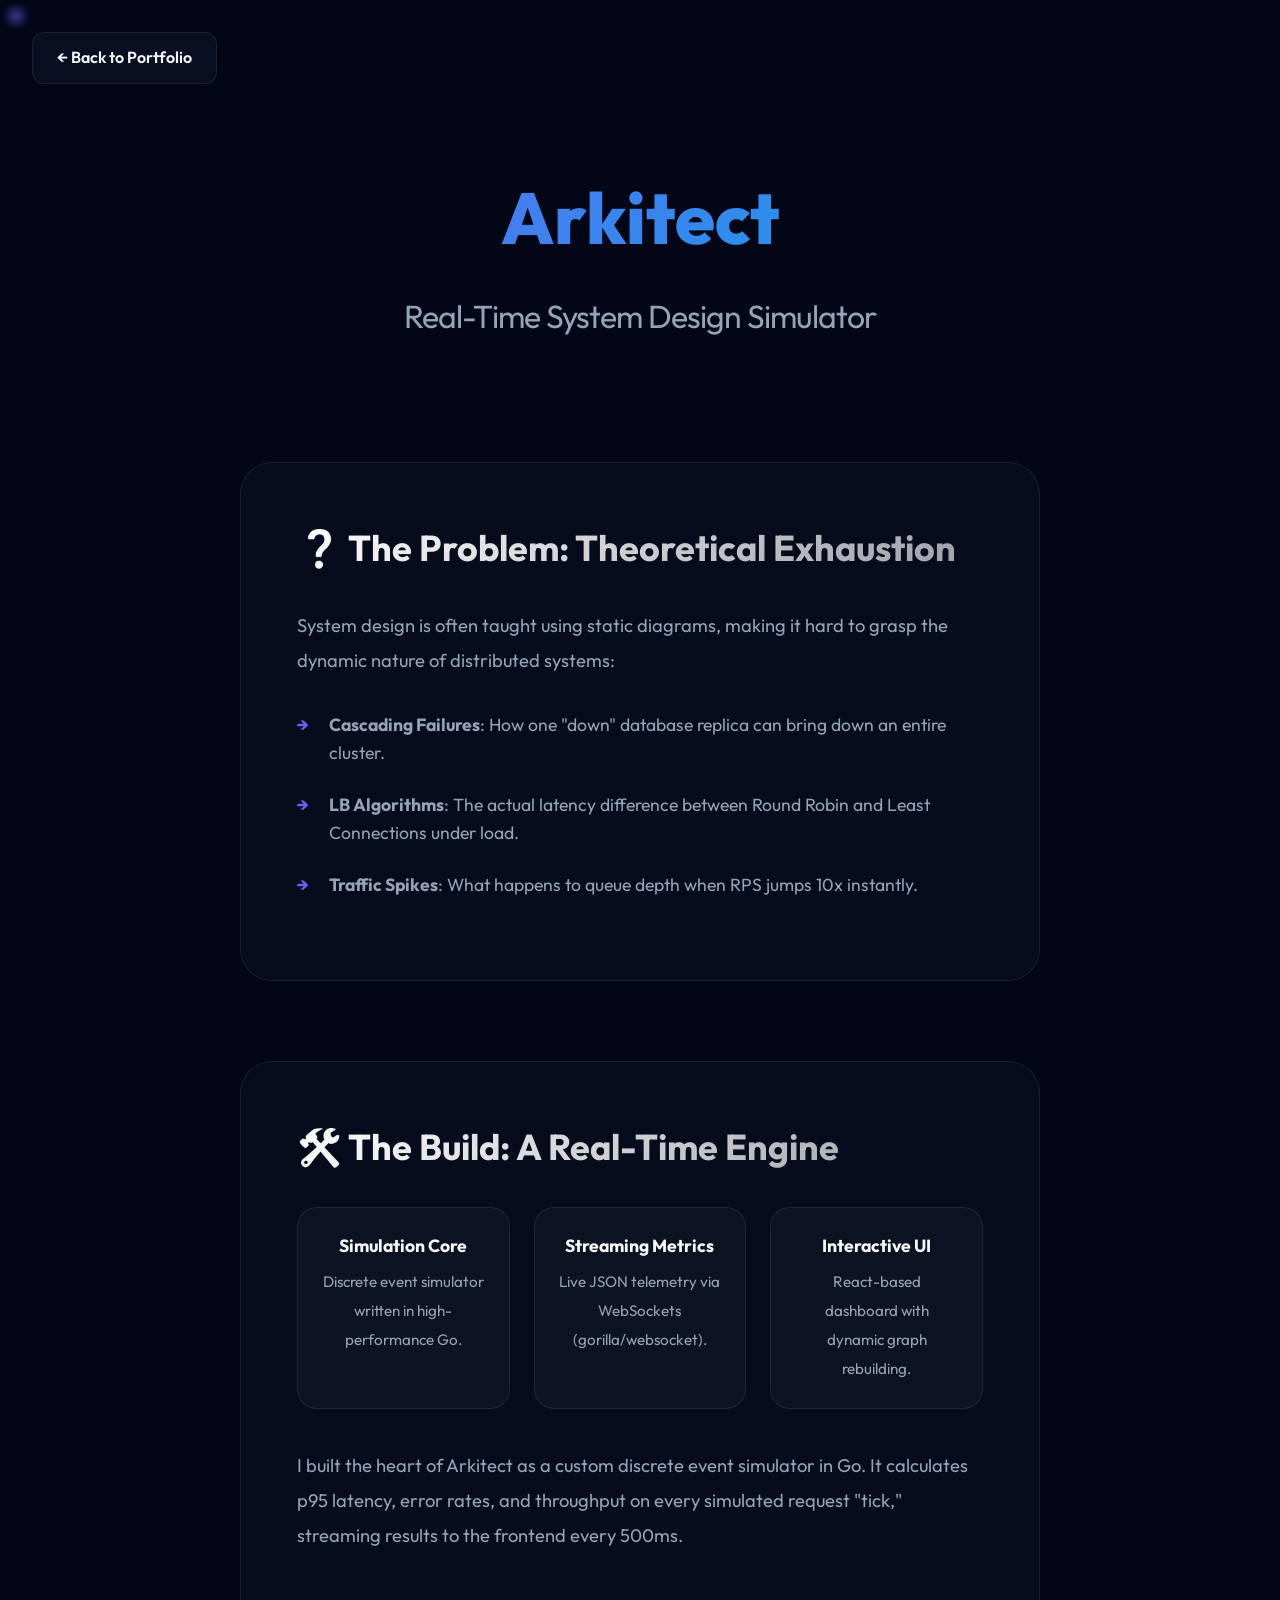
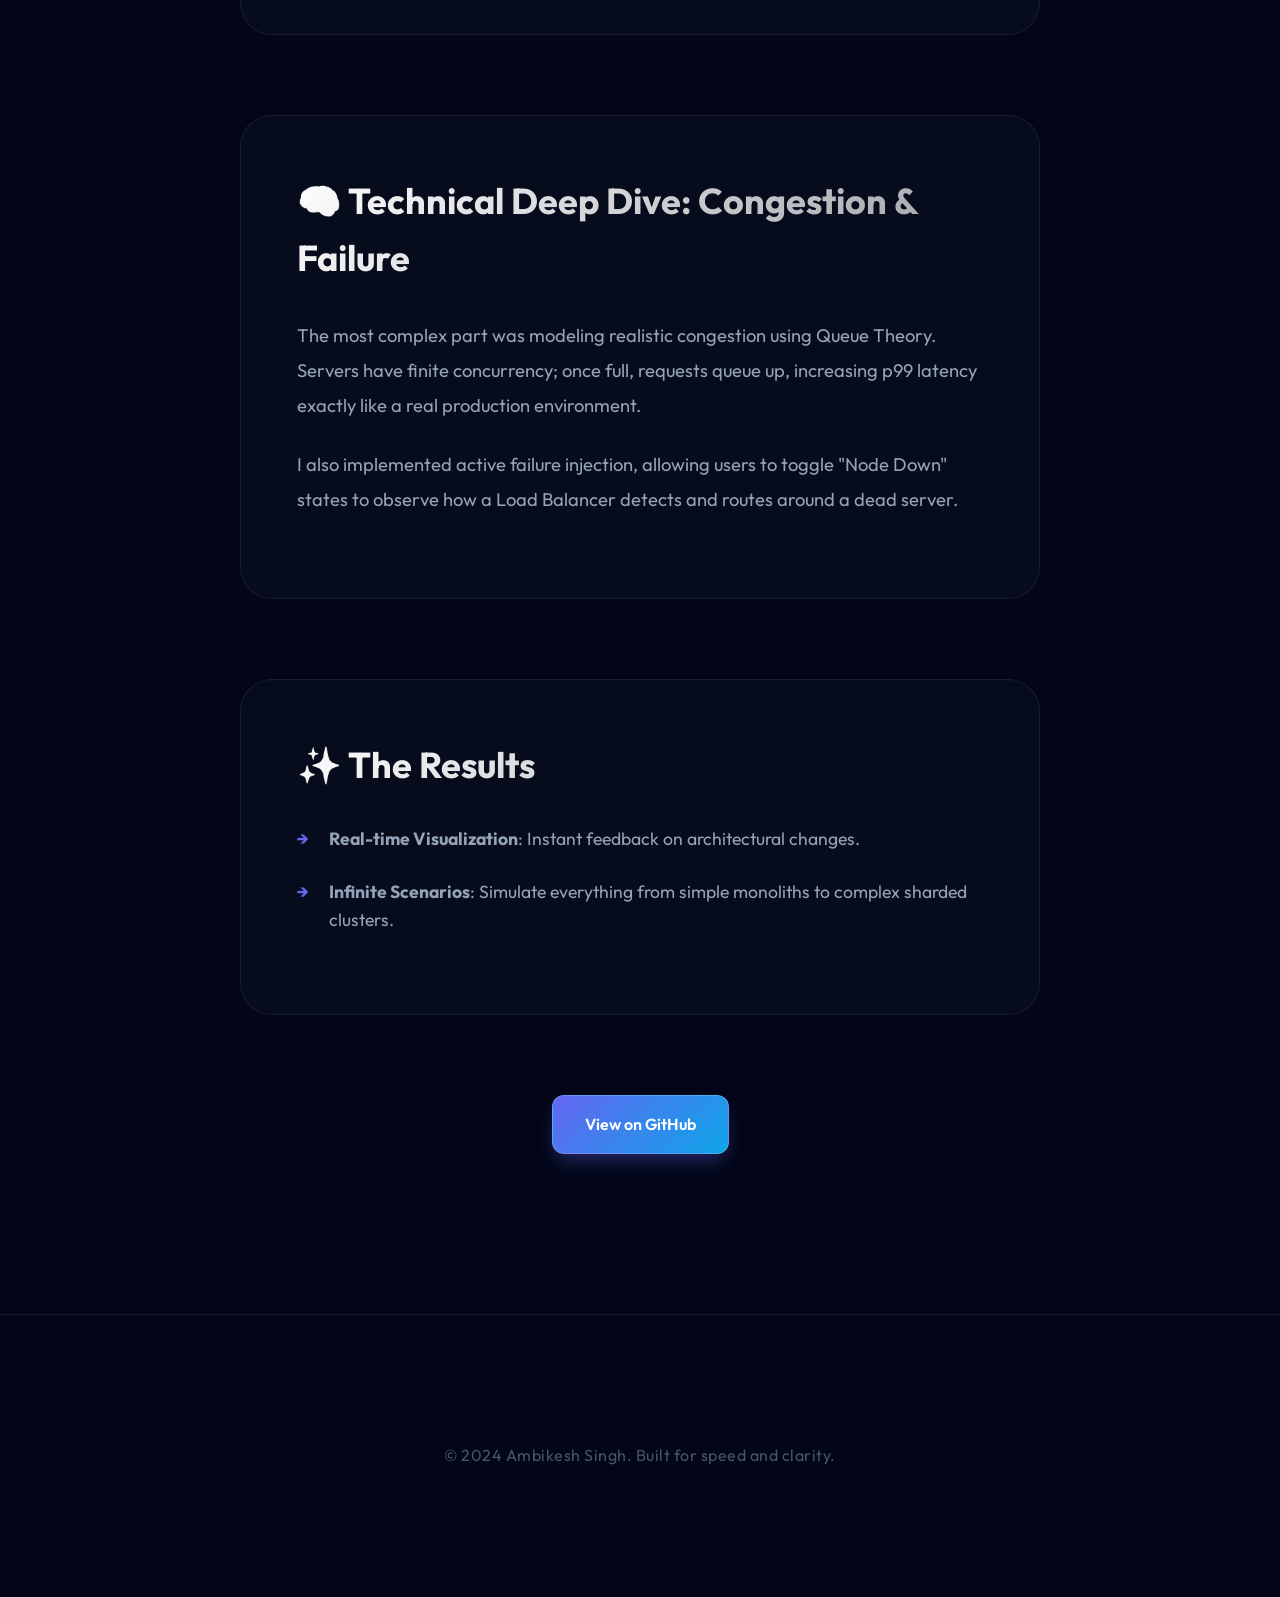
==== arkitect-case-study.html @ 7cf04c2c "added case studies" ====
<!DOCTYPE html>
<html lang="en">

<head>
    <meta charset="UTF-8">
    <meta name="viewport" content="width=device-width, initial-scale=1.0">
    <title>Arkitect Case Study | Ambikesh Singh</title>
    <meta name="description" content="Technical case study of Arkitect: A high-performance system design simulator.">

    <link rel="stylesheet" href="styles.css">
    <link rel="preconnect" href="https://fonts.googleapis.com">
    <link rel="preconnect" href="https://fonts.gstatic.com" crossorigin>
    <link href="https://fonts.googleapis.com/css2?family=Outfit:wght@300;400;500;600;700&display=swap" rel="stylesheet">

    <style>
        .case-study-hero { padding-top: 10rem; padding-bottom: 5rem; text-align: center; }
        .case-study-content { max-width: 800px; margin: 0 auto; padding-bottom: 10rem; }
        .cs-section { margin-bottom: 5rem; background: var(--bg-surface); border: 1px solid var(--glass-border); border-radius: 32px; padding: 3.5rem; backdrop-filter: blur(10px); -webkit-backdrop-filter: blur(10px); }
        .cs-section h2 { font-size: 2.25rem; margin-bottom: 2rem; background: linear-gradient(135deg, #fff 0%, rgba(255, 255, 255, 0.6) 100%); -webkit-background-clip: text; -webkit-text-fill-color: transparent; background-clip: text; }
        .cs-section p { font-size: 1.15rem; color: var(--text-relaxed); line-height: 1.9; margin-bottom: 1.5rem; }
        .cs-list { list-style: none; margin-top: 2rem; }
        .cs-list li { position: relative; padding-left: 2rem; margin-bottom: 1.5rem; color: var(--text-relaxed); font-size: 1.1rem; }
        .cs-list li::before { content: '→'; position: absolute; left: 0; color: var(--accent-primary); font-weight: bold; }
        .back-btn { position: fixed; top: 2rem; left: 2rem; z-index: 1001; padding: 0.75rem 1.5rem; background: rgba(15, 23, 42, 0.6); backdrop-filter: blur(12px); border: 1px solid var(--glass-border); border-radius: 12px; color: var(--text-vibrant); text-decoration: none; font-weight: 600; transition: all 0.3s var(--transition-spring); display: flex; align-items: center; gap: 0.5rem; }
        .back-btn:hover { transform: translateX(-5px); border-color: var(--accent-primary); background: rgba(99, 102, 241, 0.1); }
        .tech-grid { display: grid; grid-template-columns: repeat(auto-fit, minmax(200px, 1fr)); gap: 1.5rem; margin-top: 2rem; }
        .tech-item { padding: 1.5rem; background: rgba(255, 255, 255, 0.03); border: 1px solid var(--glass-border); border-radius: 20px; text-align: center; }
        .tech-item h5 { color: var(--text-vibrant); font-size: 1.1rem; margin-bottom: 0.5rem; }
        .tech-item p { font-size: 0.95rem !important; margin-bottom: 0 !important; }
        @media (max-width: 768px) { .cs-section { padding: 2rem; } .case-study-hero h1 { font-size: 3rem; } }
    </style>
</head>

<body>
    <div class="bg-orb orb-1"></div>
    <div class="bg-orb orb-2"></div>
    <a href="index.html" class="back-btn">← Back to Portfolio</a>

    <main class="container">
        <header class="case-study-hero">
            <h1 class="highlight" style="font-size: 4.5rem; margin-bottom: 1rem;">Arkitect</h1>
            <p class="subtitle">Real-Time System Design Simulator</p>
        </header>

        <div class="case-study-content">
            <section class="cs-section">
                <h2>❓ The Problem: Theoretical Exhaustion</h2>
                <p>System design is often taught using static diagrams, making it hard to grasp the dynamic nature of distributed systems:</p>
                <ul class="cs-list">
                    <li><strong>Cascading Failures</strong>: How one "down" database replica can bring down an entire cluster.</li>
                    <li><strong>LB Algorithms</strong>: The actual latency difference between Round Robin and Least Connections under load.</li>
                    <li><strong>Traffic Spikes</strong>: What happens to queue depth when RPS jumps 10x instantly.</li>
                </ul>
            </section>

            <section class="cs-section">
                <h2>🛠️ The Build: A Real-Time Engine</h2>
                <div class="tech-grid">
                    <div class="tech-item"><h5>Simulation Core</h5><p>Discrete event simulator written in high-performance Go.</p></div>
                    <div class="tech-item"><h5>Streaming Metrics</h5><p>Live JSON telemetry via WebSockets (gorilla/websocket).</p></div>
                    <div class="tech-item"><h5>Interactive UI</h5><p>React-based dashboard with dynamic graph rebuilding.</p></div>
                </div>
                <p style="margin-top: 2.5rem;">I built the heart of Arkitect as a custom discrete event simulator in Go. It calculates p95 latency, error rates, and throughput on every simulated request "tick," streaming results to the frontend every 500ms.</p>
            </section>

            <section class="cs-section">
                <h2>🧠 Technical Deep Dive: Congestion & Failure</h2>
                <p>The most complex part was modeling realistic congestion using Queue Theory. Servers have finite concurrency; once full, requests queue up, increasing p99 latency exactly like a real production environment.</p>
                <p>I also implemented active failure injection, allowing users to toggle "Node Down" states to observe how a Load Balancer detects and routes around a dead server.</p>
            </section>

            <section class="cs-section">
                <h2>✨ The Results</h2>
                <ul class="cs-list">
                    <li><strong>Real-time Visualization</strong>: Instant feedback on architectural changes.</li>
                    <li><strong>Infinite Scenarios</strong>: Simulate everything from simple monoliths to complex sharded clusters.</li>
                </ul>
            </section>

            <section style="text-align: center; margin-top: 5rem;">
                <a href="https://github.com/ambikeshsingh2004/Arkitect" target="_blank" class="btn btn-primary">View on GitHub</a>
            </section>
        </div>
    </main>

    <footer class="footer">
        <div class="container footer-content"><p>© 2024 Ambikesh Singh. Built for speed and clarity.</p></div>
    </footer>
    <script src="script.js"></script>
</body>
</html>
---- styles.css ----
/* ============================================
   PREMIUM PORTFOLIO - DARK LUXE THEME
   ============================================ */

:root {
    /* Premium Color Palette - Quantum Glass */
    --bg-main: #020617;
    /* Deep Slate 950 */
    --bg-surface: rgba(15, 23, 42, 0.4);
    /* Slate 900 Glass */
    --bg-card: rgba(30, 41, 59, 0.3);

    --accent-primary: #6366f1;
    /* Indigo 500 */
    --accent-secondary: #0ea5e9;
    /* Sky 500 */
    --accent-tertiary: #d946ef;
    /* Fuchsia 500 */

    --text-vibrant: #f8fafc;
    --text-relaxed: #94a3b8;
    --text-dim: #475569;

    --glass-border: rgba(255, 255, 255, 0.08);
    --glass-shine: rgba(255, 255, 255, 0.12);

    --shadow-premium: 0 25px 50px -12px rgba(0, 0, 0, 0.5);
    --transition-spring: cubic-bezier(0.4, 0, 0.2, 1);
    --transition-bounce: cubic-bezier(0.34, 1.56, 0.64, 1);
}

*,
*::before,
*::after {
    margin: 0;
    padding: 0;
    box-sizing: border-box;
}

html {
    scroll-behavior: smooth;
    font-size: 16px;
    background-color: var(--bg-main);
}

body {
    background-color: var(--bg-main);
    color: var(--text-vibrant);
    font-family: 'Outfit', sans-serif;
    line-height: 1.6;
    overflow-x: hidden;
    min-height: 100vh;
}

/* Immersive Mesh Gradient System */
body::before {
    content: '';
    position: fixed;
    inset: 0;
    background:
        radial-gradient(at 0% 0%, rgba(99, 102, 241, 0.15) 0px, transparent 50%),
        radial-gradient(at 100% 0%, rgba(14, 165, 233, 0.15) 0px, transparent 50%),
        radial-gradient(at 100% 100%, rgba(217, 70, 239, 0.15) 0px, transparent 50%),
        radial-gradient(at 0% 100%, rgba(99, 102, 241, 0.15) 0px, transparent 50%),
        radial-gradient(at 50% 50%, rgba(15, 23, 42, 0.3) 0px, transparent 80%);
    z-index: -2;
    filter: blur(80px);
}

/* Premium Film Grain Overlay */
body::after {
    content: '';
    position: fixed;
    inset: 0;
    background-image: url("data:image/svg+xml,%3Csvg viewBox='0 0 400 400' xmlns='http://www.w3.org/2000/svg'%3E%3Cfilter id='noiseFilter'%3E%3CfeTurbulence type='fractalNoise' baseFrequency='0.65' numOctaves='3' stitchTiles='stitch'/%3E%3C/filter%3E%3Crect width='100%25' height='100%25' filter='url(%23noiseFilter)'/%3E%3C/svg%3E");
    opacity: 0.04;
    pointer-events: none;
    z-index: -1;
    mix-blend-mode: soft-light;
}

/* ============ UTILITIES ============ */
.container {
    max-width: 1200px;
    margin: 0 auto;
    padding: 0 2rem;
}

.highlight {
    background: linear-gradient(135deg, var(--accent-primary), var(--accent-secondary));
    -webkit-background-clip: text;
    -webkit-text-fill-color: transparent;
    background-clip: text;
    font-weight: 800;
}

/* ============ BUTTONS ============ */
.btn {
    display: inline-flex;
    align-items: center;
    justify-content: center;
    gap: 0.75rem;
    padding: 1rem 2rem;
    border-radius: 12px;
    font-weight: 600;
    font-size: 1rem;
    text-decoration: none;
    transition: all 0.4s var(--transition-spring);
    position: relative;
    overflow: hidden;
    backdrop-filter: blur(10px);
    -webkit-backdrop-filter: blur(10px);
}

.btn-primary {
    background: linear-gradient(135deg, var(--accent-primary), var(--accent-secondary));
    color: white;
    border: 1px solid rgba(255, 255, 255, 0.2);
    box-shadow: 0 10px 20px -5px rgba(99, 102, 241, 0.4);
}

.btn-primary::after {
    content: '';
    position: absolute;
    inset: 0;
    background: linear-gradient(90deg, transparent, rgba(255, 255, 255, 0.2), transparent);
    transform: translateX(-100%);
    transition: transform 0.6s ease;
}

.btn-primary:hover::after {
    transform: translateX(100%);
}

.btn-primary:hover {
    transform: translateY(-4px) scale(1.02);
    box-shadow: 0 20px 40px -10px rgba(99, 102, 241, 0.6);
}

/* ============ HEADER / NAV ============ */
.header {
    position: fixed;
    top: 1.5rem;
    left: 50%;
    transform: translateX(-50%);
    width: min(90%, 1200px);
    z-index: 1000;
    background: rgba(15, 23, 42, 0.6);
    backdrop-filter: blur(24px);
    -webkit-backdrop-filter: blur(24px);
    border: 1px solid var(--glass-border);
    border-radius: 20px;
    padding: 0.5rem 1.5rem;
    box-shadow: var(--shadow-premium);
    transition: transform 0.6s var(--transition-spring), opacity 0.4s ease;
}

.header-hidden {
    transform: translate(-50%, -200%);
    opacity: 0;
    pointer-events: none;
}

.nav-container {
    display: flex;
    justify-content: space-between;
    align-items: center;
    height: 60px;
}

.logo {
    font-size: 1.25rem;
    font-weight: 800;
    color: var(--text-vibrant);
    text-decoration: none;
    letter-spacing: -1px;
    background: linear-gradient(135deg, #fff 0%, rgba(255, 255, 255, 0.5) 100%);
    -webkit-background-clip: text;
    background-clip: text;
    -webkit-text-fill-color: transparent;
}

.nav-links {
    display: flex;
    gap: 3rem;
    list-style: none;
    align-items: center;
}

.nav-links a:not(.btn) {
    color: var(--text-relaxed);
    text-decoration: none;
    font-size: 0.9rem;
    font-weight: 500;
    transition: all 0.3s ease;
    letter-spacing: 0.5px;
}

.nav-links a:not(.btn):hover {
    color: var(--text-vibrant);
    text-shadow: 0 0 10px rgba(255, 255, 255, 0.3);
}

/* ============ HERO ============ */
.hero {
    min-height: 100vh;
    display: flex;
    align-items: center;
    justify-content: center;
    position: relative;
    padding-top: 5rem;
}

.hero-content {
    max-width: 900px;
    text-align: center;
    z-index: 10;
}

/* Background Big Text Effect */
.hero::before {
    content: 'CREATIVE';
    position: absolute;
    top: 50%;
    left: 50%;
    transform: translate(-50%, -50%);
    font-size: 20vw;
    font-weight: 900;
    color: white;
    opacity: 0.02;
    pointer-events: none;
    user-select: none;
    z-index: 0;
}

.hero h1 {
    font-size: clamp(3rem, 8vw, 6rem);
    line-height: 1;
    margin-bottom: 2rem;
    font-weight: 900;
    letter-spacing: -4px;
    color: var(--text-vibrant);
}

.subtitle {
    font-size: clamp(1.25rem, 3vw, 2rem);
    color: var(--text-relaxed);
    font-weight: 400;
    margin-bottom: 2.5rem;
    letter-spacing: -1px;
}

.bio {
    font-size: 1.2rem;
    color: var(--text-relaxed);
    max-width: 600px;
    margin: 0 auto;
    background: rgba(15, 23, 42, 0.3);
    padding: 1rem 2rem;
    border-radius: 100px;
    border: 1px solid var(--glass-border);
    backdrop-filter: blur(10px);
}

.cta-group {
    display: flex;
    gap: 1.5rem;
    justify-content: center;
    margin-top: 4rem;
    flex-wrap: wrap;
}

/* ============ TECHNOLOGIES SECTION ============ */
.tech-section {
    padding: 8rem 0;
    text-align: center;
}

.tech-section h3 {
    font-size: 2.25rem;
    color: var(--text-vibrant);
    margin-bottom: 3.5rem;
    letter-spacing: -1.5px;
    font-weight: 800;
}

.about-text {
    font-size: 1.25rem;
    color: var(--text-relaxed);
    line-height: 1.8;
    max-width: 800px;
    margin: 0 auto 4rem;
    text-align: center;
}

.tech-bubbles {
    display: flex;
    flex-wrap: wrap;
    justify-content: center;
    gap: 1.25rem;
    max-width: 1000px;
    margin: 0 auto;
}

.bubble {
    padding: 1rem 2rem;
    border-radius: 16px;
    font-size: 1rem;
    font-weight: 500;
    transition: all 0.4s var(--transition-bounce);
    cursor: default;
    background: var(--bg-surface);
    border: 1px solid var(--glass-border);
    backdrop-filter: blur(12px);
    -webkit-backdrop-filter: blur(12px);
    color: var(--text-relaxed);
    display: flex;
    align-items: center;
    gap: 0.75rem;
}

.bubble:hover {
    transform: translateY(-8px) scale(1.05);
    border-color: var(--accent-primary);
    color: var(--text-vibrant);
    box-shadow: 0 10px 30px rgba(99, 102, 241, 0.2);
}

.go-logo {
    width: 24px;
    height: 14px;
    fill: currentColor;
}

/* ============ MINI STATS SECTION ============ */
.stats-section {
    padding: 6rem 0;
}

.mini-stats-grid {
    display: flex;
    justify-content: center;
    gap: 3rem;
    flex-wrap: wrap;
}

.mini-stat-card {
    display: flex;
    align-items: center;
    gap: 1.5rem;
    padding: 1.5rem 3rem;
    border-radius: 24px;
    text-decoration: none;
    transition: all 0.5s var(--transition-spring);
    background: var(--bg-surface);
    border: 1px solid var(--glass-border);
    backdrop-filter: blur(20px);
    -webkit-backdrop-filter: blur(20px);
}

.mini-stat-card:hover {
    transform: translateY(-12px);
    border-color: rgba(255, 255, 255, 0.2);
    box-shadow: var(--shadow-premium);
}

.mini-icon {
    width: 48px;
    height: 48px;
    border-radius: 14px;
    display: flex;
    align-items: center;
    justify-content: center;
}

.leetcode-mini .mini-icon {
    background: rgba(255, 161, 22, 0.1);
    color: #ffa116;
}

.codeforces-mini .mini-icon {
    background: rgba(99, 102, 241, 0.1);
    color: #6366f1;
}

.mini-info {
    display: flex;
    flex-direction: column;
}

.mini-title {
    font-size: 1.25rem;
    font-weight: 700;
    color: var(--text-vibrant);
    letter-spacing: -0.5px;
}

.mini-sub {
    font-size: 0.9rem;
    color: var(--text-relaxed);
}

.mini-arrow {
    color: var(--text-dim);
    font-size: 1.4rem;
    margin-left: 1rem;
    transition: transform 0.3s;
}

.mini-stat-card:hover .mini-arrow {
    transform: translateX(6px);
    color: var(--text-vibrant);
}

.bento-grid {
    display: grid;
    grid-template-columns: repeat(auto-fit, minmax(340px, 1fr));
    gap: 2rem;
}

.bento-card {
    position: relative;
    border-radius: 1.5rem;
    text-decoration: none;
    overflow: hidden;
    min-height: 280px;
    transition: all 0.4s cubic-bezier(0.175, 0.885, 0.32, 1.275);
}

/* ====== LEETCODE - WARM ORANGE/YELLOW ====== */
.bento-leetcode {
    background: linear-gradient(135deg, #ff8c00 0%, #ffa116 30%, #ffcc00 70%, #ffe066 100%);
}

.bento-leetcode::before {
    content: '';
    position: absolute;
    top: 0;
    left: 0;
    right: 0;
    bottom: 0;
    background:
        radial-gradient(circle at 20% 80%, rgba(255, 255, 255, 0.3) 0%, transparent 40%),
        radial-gradient(circle at 80% 20%, rgba(255, 200, 0, 0.4) 0%, transparent 50%);
    pointer-events: none;
}

.bento-leetcode .bento-icon {
    background: rgba(0, 0, 0, 0.2);
    color: #fff;
    backdrop-filter: blur(10px);
    border: 1px solid rgba(255, 255, 255, 0.3);
}

.bento-leetcode .bento-badge {
    color: rgba(0, 0, 0, 0.7);
    font-weight: 700;
}

.bento-leetcode .bento-big-number {
    color: #000;
    text-shadow: 2px 2px 0 rgba(255, 255, 255, 0.3);
}

.bento-leetcode .bento-label {
    color: rgba(0, 0, 0, 0.7);
}

.bento-leetcode .bento-rank {
    color: #000;
    background: rgba(255, 255, 255, 0.3);
    padding: 0.4rem 0.8rem;
    border-radius: 100px;
    font-weight: 600;
}

.bento-leetcode .bento-arrow {
    color: rgba(0, 0, 0, 0.5);
}

.bento-leetcode:hover {
    transform: translateY(-12px) scale(1.03) rotate(-1deg);
    box-shadow:
        0 30px 60px -15px rgba(255, 140, 0, 0.6),
        0 0 0 4px rgba(255, 200, 0, 0.3);
}

/* ====== CODEFORCES - VIBRANT BLUE/PURPLE ====== */
.bento-codeforces {
    background: linear-gradient(135deg, #667eea 0%, #764ba2 50%, #f093fb 100%);
}

.bento-codeforces::before {
    content: '';
    position: absolute;
    top: 0;
    left: 0;
    right: 0;
    bottom: 0;
    background:
        radial-gradient(circle at 80% 80%, rgba(255, 255, 255, 0.25) 0%, transparent 40%),
        radial-gradient(circle at 20% 30%, rgba(240, 147, 251, 0.3) 0%, transparent 50%);
    pointer-events: none;
}

.bento-codeforces .bento-icon {
    background: rgba(255, 255, 255, 0.2);
    color: #fff;
    backdrop-filter: blur(10px);
    border: 1px solid rgba(255, 255, 255, 0.3);
}

.bento-codeforces .bento-badge {
    color: rgba(255, 255, 255, 0.85);
    font-weight: 700;
}

.bento-codeforces .bento-big-number {
    color: #fff;
    text-shadow: 2px 2px 0 rgba(0, 0, 0, 0.2);
}

.bento-codeforces .bento-label {
    color: rgba(255, 255, 255, 0.8);
}

.bento-codeforces .bento-rank {
    color: #fff;
    background: rgba(255, 255, 255, 0.2);
    padding: 0.4rem 0.8rem;
    border-radius: 100px;
    font-weight: 600;
}

.bento-codeforces .bento-arrow {
    color: rgba(255, 255, 255, 0.6);
}

.bento-codeforces:hover {
    transform: translateY(-12px) scale(1.03) rotate(1deg);
    box-shadow:
        0 30px 60px -15px rgba(102, 126, 234, 0.6),
        0 0 0 4px rgba(240, 147, 251, 0.3);
}

.bento-card:hover .bento-arrow {
    opacity: 1;
    transform: translateX(5px);
}

/* Shine Animation */
.bento-shine {
    position: absolute;
    top: 0;
    left: -100%;
    width: 50%;
    height: 100%;
    background: linear-gradient(90deg, transparent, rgba(255, 255, 255, 0.1), transparent);
    transform: skewX(-20deg);
    transition: left 0.6s ease;
    pointer-events: none;
}

.bento-card:hover .bento-shine {
    left: 150%;
}

/* Card Content */
.bento-content {
    position: relative;
    z-index: 1;
    padding: 2rem;
    height: 100%;
    display: flex;
    flex-direction: column;
}

.bento-header {
    display: flex;
    align-items: center;
    gap: 1rem;
    margin-bottom: 1.5rem;
}

.bento-icon {
    width: 50px;
    height: 50px;
    border-radius: 0.75rem;
    display: flex;
    align-items: center;
    justify-content: center;
    box-shadow: 0 8px 20px -5px rgba(0, 0, 0, 0.4);
}

.bento-badge {
    font-size: 0.85rem;
    font-weight: 600;
    color: var(--text-secondary);
    text-transform: uppercase;
    letter-spacing: 1.5px;
}

.bento-stats {
    flex: 1;
    display: flex;
    flex-direction: column;
    justify-content: center;
}

.bento-big-number {
    font-size: 5rem;
    font-weight: 900;
    line-height: 1;
    letter-spacing: -4px;
    animation: numberPulse 2s ease-in-out infinite;
}

@keyframes numberPulse {

    0%,
    100% {
        transform: scale(1);
    }

    50% {
        transform: scale(1.02);
    }
}

.bento-label {
    font-size: 1.1rem;
    color: var(--text-secondary);
    margin-top: 0.5rem;
}

.bento-footer {
    display: flex;
    justify-content: space-between;
    align-items: center;
    margin-top: 1.5rem;
    padding-top: 1rem;
    border-top: 1px solid rgba(255, 255, 255, 0.05);
}

.bento-rank {
    font-size: 0.95rem;
    color: var(--text-primary);
    font-weight: 500;
}

.bento-arrow {
    font-size: 0.9rem;
    color: var(--text-muted);
    transition: all 0.3s;
    opacity: 0;
    transform: translateX(-10px);
}

.bento-card:hover .bento-arrow {
    opacity: 1;
    transform: translateX(0);
    color: var(--text-primary);
}

/* ============ PROJECTS SECTION ============ */
.projects-section {
    padding: 10rem 0;
}

.projects-section h3 {
    font-size: 3rem;
    margin-bottom: 5rem;
    font-weight: 800;
    letter-spacing: -2px;
    text-align: center;
    background: linear-gradient(135deg, #fff 0%, rgba(255, 255, 255, 0.4) 100%);
    -webkit-background-clip: text;
    -webkit-text-fill-color: transparent;
    background-clip: text;
}

.projects-grid {
    display: grid;
    grid-template-columns: repeat(2, 1fr);
    gap: 3rem;
}

.project-card {
    background: var(--bg-surface);
    border: 1px solid var(--glass-border);
    border-radius: 32px;
    overflow: hidden;
    transition: all 0.6s var(--transition-spring);
    display: flex;
    flex-direction: column;
    position: relative;
    backdrop-filter: blur(10px);
    -webkit-backdrop-filter: blur(10px);
}

.project-card::before {
    content: '';
    position: absolute;
    inset: 0;
    background: linear-gradient(135deg, rgba(255, 255, 255, 0.1), transparent);
    opacity: 0;
    transition: opacity 0.5s;
    z-index: 1;
}

.project-card:hover {
    transform: translateY(-16px) scale(1.01);
    border-color: rgba(255, 255, 255, 0.2);
    box-shadow: var(--shadow-premium);
}

.project-card:hover::before {
    opacity: 1;
}

.project-image-placeholder {
    height: 300px;
    position: relative;
    overflow: hidden;
    display: flex;
    align-items: center;
    justify-content: center;
    background: #0f172a;
}

.project-image-placeholder::after {
    content: '';
    position: absolute;
    bottom: 0;
    left: 0;
    right: 0;
    height: 120px;
    background: linear-gradient(to top, var(--bg-surface), transparent);
    z-index: 2;
}

.project-content {
    padding: 3.5rem;
    flex: 1;
    display: flex;
    flex-direction: column;
    position: relative;
    z-index: 3;
}

.project-content h4 {
    font-size: 1.85rem;
    margin-bottom: 1.5rem;
    font-weight: 700;
    color: var(--text-vibrant);
    letter-spacing: -1px;
}

.project-content p {
    color: var(--text-relaxed);
    font-size: 1.1rem;
    line-height: 1.8;
    margin-bottom: 2.5rem;
    flex: 1;
}

.tech-stack {
    display: flex;
    gap: 0.75rem;
    flex-wrap: wrap;
    margin-bottom: 3rem;
}

.tech-stack span {
    background: rgba(255, 255, 255, 0.05);
    color: var(--text-vibrant);
    padding: 0.5rem 1.25rem;
    border-radius: 10px;
    font-size: 0.85rem;
    font-weight: 500;
    border: 1px solid var(--glass-border);
}

.project-links {
    display: flex;
    gap: 2.5rem;
    padding-top: 2.5rem;
    border-top: 1px solid var(--glass-border);
}

.link-text {
    color: var(--text-vibrant);
    text-decoration: none;
    font-weight: 700;
    font-size: 1rem;
    transition: all 0.3s var(--transition-spring);
    display: flex;
    align-items: center;
    gap: 0.75rem;
}

.link-text:hover {
    color: var(--accent-secondary);
    transform: translateX(8px);
}

/* Arkitect Project */
.project-arkitect .project-image-placeholder {
    background: linear-gradient(135deg, #0f2027 0%, #203a43 50%, #2c5364 100%);
}

/* Voice Cursor Project */
.project-voicecursor .project-image-placeholder {
    background: linear-gradient(135deg, #1e1e2f 0%, #a1c4fd 100%);
}

/* Musically Project */
.project-musically .project-image-placeholder {
    background: linear-gradient(135deg, #667eea 0%, #764ba2 100%);
}

/* QueryLab Project */
.project-querylab .project-image-placeholder {
    background: linear-gradient(135deg, #2c3e50 0%, #3498db 100%);
}

/* Eatly Project */
.project-eatly .project-image-placeholder {
    background: linear-gradient(135deg, #11998e 0%, #38ef7d 100%);
}

.project-icon {
    width: 80px;
    height: 80px;
    fill: rgba(255, 255, 255, 0.9);
    filter: drop-shadow(0 0 20px rgba(52, 152, 219, 0.5));
    animation: float 6s ease-in-out infinite;
    z-index: 2;
}

.project-content {
    padding: 2rem;
    flex: 1;
    display: flex;
    flex-direction: column;
}

.project-content h4 {
    font-size: 1.5rem;
    margin-bottom: 1rem;
    font-weight: 600;
    letter-spacing: -0.5px;
}

.project-content p {
    color: var(--text-secondary);
    font-size: 1rem;
    line-height: 1.7;
    margin-bottom: 1.5rem;
    flex: 1;
}

.tech-stack {
    display: flex;
    gap: 0.75rem;
    flex-wrap: wrap;
    margin-bottom: 2rem;
}

.tech-stack span {
    background: rgba(139, 92, 246, 0.1);
    color: var(--accent-1);
    padding: 0.5rem 1rem;
    border-radius: 100px;
    font-size: 0.8rem;
    font-weight: 500;
    border: 1px solid rgba(139, 92, 246, 0.2);
    transition: all 0.2s;
}

.tech-stack span:hover {
    background: rgba(139, 92, 246, 0.2);
}

.project-links {
    display: flex;
    gap: 2rem;
    padding-top: 1.5rem;
    border-top: 1px solid var(--border);
}

.link-text {
    color: var(--text-primary);
    text-decoration: none;
    font-weight: 500;
    font-size: 0.95rem;
    transition: all 0.2s;
    display: flex;
    align-items: center;
    gap: 0.5rem;
}

.link-text:hover {
    color: var(--accent-1);
    gap: 0.75rem;
}

/* ============ CONTACT ============ */
.contact-section {
    text-align: center;
    padding: 10rem 0;
    max-width: 600px;
    margin: 0 auto;
    position: relative;
}

.contact-section::before {
    content: '';
    position: absolute;
    top: 50%;
    left: 50%;
    transform: translate(-50%, -50%);
    width: 400px;
    height: 400px;
    background: var(--accent-gradient);
    filter: blur(150px);
    opacity: 0.1;
    z-index: -1;
    border-radius: 50%;
}

.contact-section h3 {
    font-size: 3rem;
    margin-bottom: 1.5rem;
    text-align: center;
}

.contact-section p {
    font-size: 1.25rem;
    color: var(--text-secondary);
    margin-bottom: 3rem;
    line-height: 1.8;
}

.contact-cta {
    display: flex;
    justify-content: center;
}

/* ============ FOOTER ============ */
.footer {
    border-top: 1px solid var(--border);
    padding: 3rem 0;
    text-align: center;
}

.footer p {
    color: var(--text-muted);
    font-size: 0.9rem;
}

/* ============ RESPONSIVE ============ */
@media (max-width: 768px) {
    .container {
        padding: 0 1.5rem;
    }

    .hero {
        padding-top: 8rem;
        padding-bottom: 4rem;
    }

    h1 {
        letter-spacing: -1px;
    }

    .nav-links {
        position: fixed;
        top: 70px;
        left: 0;
        right: 0;
        background: rgba(5, 5, 5, 0.98);
        backdrop-filter: blur(20px);
        flex-direction: column;
        padding: 2rem;
        gap: 1.5rem;
        transform: translateY(-100%);
        opacity: 0;
        visibility: hidden;
        transition: all 0.3s ease;
        border-bottom: 1px solid var(--border);
    }

    .nav-links.active {
        transform: translateY(0);
        opacity: 1;
        visibility: visible;
    }

    .mobile-menu-btn {
        display: flex;
    }

    .projects-grid {
        grid-template-columns: 1fr;
    }

    .stats-grid {
        grid-template-columns: 1fr;
    }

    .contact-section {
        padding: 6rem 0;
    }

    .timeline::before {
        left: 20px;
    }

    .timeline-marker {
        left: 20px !important;
    }

    .timeline-content {
        margin-left: 50px !important;
    }

    .achievements-grid {
        grid-template-columns: 1fr;
    }
}

/* ============ CURSOR GLOW EFFECT ============ */
.cursor-glow {
    position: fixed;
    width: 400px;
    height: 400px;
    background: radial-gradient(circle, rgba(139, 92, 246, 0.15) 0%, transparent 70%);
    border-radius: 50%;
    pointer-events: none;
    z-index: 9999;
    transform: translate(-50%, -50%);
    transition: opacity 0.3s ease;
    opacity: 0;
}

.cursor-glow.active {
    opacity: 1;
}

/* ============ PARTICLES CONTAINER ============ */
.particles-container {
    position: fixed;
    top: 0;
    left: 0;
    width: 100%;
    height: 100%;
    pointer-events: none;
    z-index: -1;
    overflow: hidden;
}

.particle {
    position: absolute;
    width: 4px;
    height: 4px;
    background: var(--accent-1);
    border-radius: 50%;
    opacity: 0.3;
    animation: floatParticle 15s infinite linear;
}

@keyframes floatParticle {
    0% {
        transform: translateY(100vh) rotate(0deg);
        opacity: 0;
    }

    10% {
        opacity: 0.3;
    }

    90% {
        opacity: 0.3;
    }

    100% {
        transform: translateY(-100vh) rotate(720deg);
        opacity: 0;
    }
}

/* ============ TYPING ANIMATION ============ */
.typing-wrapper {
    display: inline-flex;
    align-items: center;
}

.typing-text {
    display: inline-block;
}

.typing-cursor {
    display: inline-block;
    margin-left: 4px;
    animation: blink 1s step-end infinite;
    color: var(--accent-1);
    font-weight: 300;
}

@keyframes blink {

    0%,
    50% {
        opacity: 1;
    }

    51%,
    100% {
        opacity: 0;
    }
}

/* ============ MOBILE MENU BUTTON ============ */
.mobile-menu-btn {
    display: none;
    flex-direction: column;
    justify-content: center;
    gap: 5px;
    width: 30px;
    height: 30px;
    background: transparent;
    border: none;
    cursor: pointer;
    z-index: 1001;
}

.mobile-menu-btn span {
    display: block;
    width: 100%;
    height: 2px;
    background: var(--text-primary);
    border-radius: 2px;
    transition: all 0.3s ease;
}

.mobile-menu-btn.active span:nth-child(1) {
    transform: rotate(45deg) translate(5px, 5px);
}

.mobile-menu-btn.active span:nth-child(2) {
    opacity: 0;
}

.mobile-menu-btn.active span:nth-child(3) {
    transform: rotate(-45deg) translate(5px, -5px);
}

/* ============ TIMELINE SECTION ============ */
.timeline-section {
    padding: 10rem 0;
}

.timeline-section h3 {
    font-size: 2.5rem;
    margin-bottom: 5rem;
    font-weight: 800;
    text-align: center;
    letter-spacing: -1.5px;
}

.timeline {
    position: relative;
    max-width: 900px;
    margin: 0 auto;
    padding-left: 4rem;
}

.timeline::before {
    content: '';
    position: absolute;
    left: 0;
    top: 0;
    bottom: 0;
    width: 2px;
    background: linear-gradient(to bottom, var(--accent-primary), var(--accent-secondary), transparent);
}

.timeline-item {
    position: relative;
    margin-bottom: 5rem;
}

.timeline-marker {
    position: absolute;
    left: -4.4rem;
    top: 0.5rem;
    width: 14px;
    height: 14px;
    background: var(--accent-primary);
    border-radius: 50%;
    box-shadow: 0 0 15px var(--accent-primary);
    border: 2px solid white;
}

.timeline-content {
    background: var(--bg-surface);
    border: 1px solid var(--glass-border);
    border-radius: 24px;
    padding: 3rem;
    transition: all 0.4s var(--transition-spring);
    backdrop-filter: blur(10px);
}

.timeline-content:hover {
    transform: translateX(12px);
    border-color: rgba(255, 255, 255, 0.2);
    box-shadow: var(--shadow-premium);
}

.timeline-date {
    display: inline-block;
    padding: 0.4rem 1rem;
    background: rgba(99, 102, 241, 0.1);
    color: var(--accent-primary);
    border-radius: 8px;
    font-weight: 700;
    font-size: 0.85rem;
    margin-bottom: 1.25rem;
}

.timeline-content h4 {
    font-size: 1.5rem;
    margin-bottom: 0.75rem;
    font-weight: 700;
}

.timeline-institution {
    color: var(--text-relaxed);
    font-size: 1.1rem;
    margin-bottom: 1rem;
}

.timeline-tags {
    display: flex;
    flex-wrap: wrap;
    gap: 0.75rem;
    margin-top: 1.5rem;
}

.timeline-tags span {
    background: rgba(255, 255, 255, 0.03);
    color: var(--text-dim);
    padding: 0.3rem 0.8rem;
    border-radius: 6px;
    font-size: 0.75rem;
    border: 1px solid rgba(255, 255, 255, 0.05);
}

/* ============ CONTACT SECTION ============ */
.contact-section {
    padding: 12rem 0;
}

.contact-section h3 {
    font-size: 4rem;
    font-weight: 900;
    text-align: center;
    margin-bottom: 2rem;
    letter-spacing: -3px;
    background: linear-gradient(135deg, #fff 0%, rgba(255, 255, 255, 0.4) 100%);
    -webkit-background-clip: text;
    -webkit-text-fill-color: transparent;
    background-clip: text;
}

.contact-section p {
    text-align: center;
    font-size: 1.5rem;
    color: var(--text-relaxed);
    max-width: 600px;
    margin: 0 auto 5rem;
    line-height: 1.6;
}

.contact-cta {
    display: flex;
    justify-content: center;
}

.contact-cta .btn-primary {
    padding: 1.5rem 4rem;
    font-size: 1.25rem;
    border-radius: 20px;
}

/* ============ FOOTER ============ */
.footer {
    padding: 8rem 0;
    text-align: center;
    border-top: 1px solid var(--glass-border);
}

.footer-content p {
    color: var(--text-dim);
    font-size: 1rem;
    letter-spacing: 0.5px;
}

/* ============ DYNAMIC BACKGROUND ORBS ============ */
.bg-orb {
    position: fixed;
    border-radius: 50%;
    filter: blur(100px);
    z-index: -1;
    opacity: 0.15;
    pointer-events: none;
}

.orb-1 {
    width: 600px;
    height: 600px;
    background: var(--accent-primary);
    top: -200px;
    left: -200px;
    animation: orbFloat 20s infinite alternate;
}

.orb-2 {
    width: 500px;
    height: 500px;
    background: var(--accent-tertiary);
    bottom: -100px;
    right: -100px;
    animation: orbFloat 25s infinite alternate-reverse;
}

@keyframes orbFloat {
    from {
        transform: translate(0, 0) scale(1);
    }

    to {
        transform: translate(100px, 50px) scale(1.1);
    }
}

/* ============ RESPONSIVITY ============ */
@media (max-width: 900px) {
    .projects-grid {
        grid-template-columns: 1fr;
    }

    .nav-links {
        display: none;
    }

    .hero h1 {
        font-size: 4rem;
    }

    .contact-section h3 {
        font-size: 3rem;
    }
}

/* ============ CURSOR TRAIL ============ */
.cursor-trail {
    position: fixed;
    width: 32px;
    height: 32px;
    background: radial-gradient(circle, rgba(99, 102, 241, 0.4) 0%, transparent 70%);
    border-radius: 50%;
    pointer-events: none;
    z-index: 999;
    transform: translate(-50%, -50%);
}

.cursor-glow {
    position: fixed;
    width: 600px;
    height: 600px;
    background: radial-gradient(circle, rgba(99, 102, 241, 0.08) 0%, transparent 70%);
    border-radius: 50%;
    pointer-events: none;
    z-index: -1;
    transform: translate(-50%, -50%);
    opacity: 0;
    transition: opacity 1s ease;
}

.cursor-glow.active {
    opacity: 1;
}

/* ============ REVEAL ANIMATIONS ============ */
.reveal-init {
    opacity: 0;
    transform: translateY(40px);
    transition: all 1s var(--transition-bounce);
}

.revealed {
    opacity: 1 !important;
    transform: translateY(0) !important;
}

.particles-container {
    position: fixed;
    inset: 0;
    z-index: -1;
    pointer-events: none;
}

.particle {
    position: absolute;
    background: white;
    border-radius: 50%;
    animation: floatParticle infinite linear;
}

@keyframes floatParticle {
    0% {
        transform: translateY(0) rotate(0);
        opacity: 0;
    }

    20% {
        opacity: 0.5;
    }

    80% {
        opacity: 0.5;
    }

    100% {
        transform: translateY(-100vh) rotate(360deg);
        opacity: 0;
    }
}

/* ============ PROJECT SVG STYLES ============ */
.project-svg {
    width: 65%;
    height: 65%;
    filter: drop-shadow(0 0 20px rgba(99, 102, 241, 0.3));
    transition: all 0.8s var(--transition-spring);
    z-index: 5;
}

.project-card:hover .project-svg {
    transform: scale(1.1) rotate(3deg);
    filter: drop-shadow(0 0 40px var(--accent-primary));
}

.svg-accent {
    fill: var(--accent-primary);
}

.svg-secondary {
    fill: var(--accent-secondary);
    opacity: 0.6;
}

.svg-glass {
    fill: rgba(255, 255, 255, 0.1);
    backdrop-filter: blur(4px);
}

.svg-line {
    stroke: var(--accent-primary);
    stroke-width: 1.5;
    stroke-linecap: round;
    opacity: 0.4;
}

.svg-pulse {
    animation: svgPulse 2s infinite ease-in-out;
}

@keyframes svgPulse {

    0%,
    100% {
        transform: scale(1);
        opacity: 0.8;
    }

    50% {
        transform: scale(1.05);
        opacity: 1;
    }
}
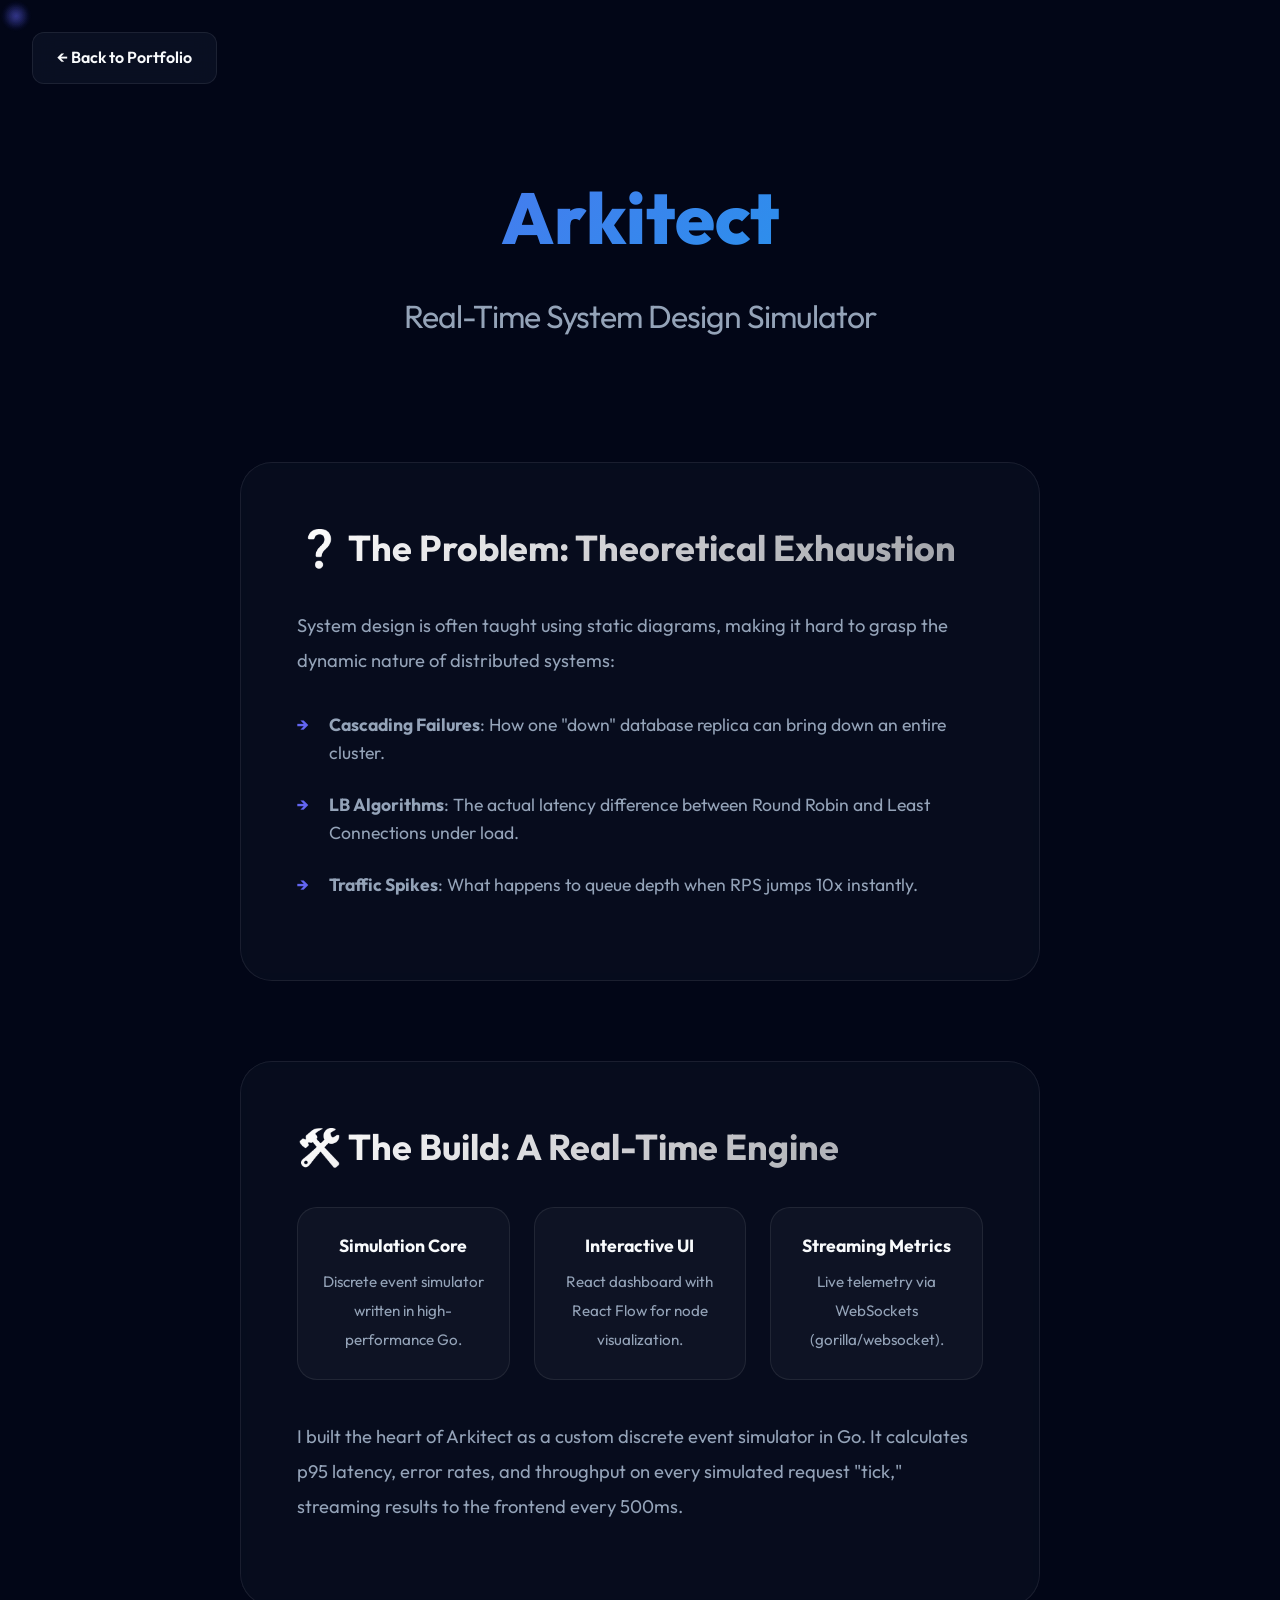
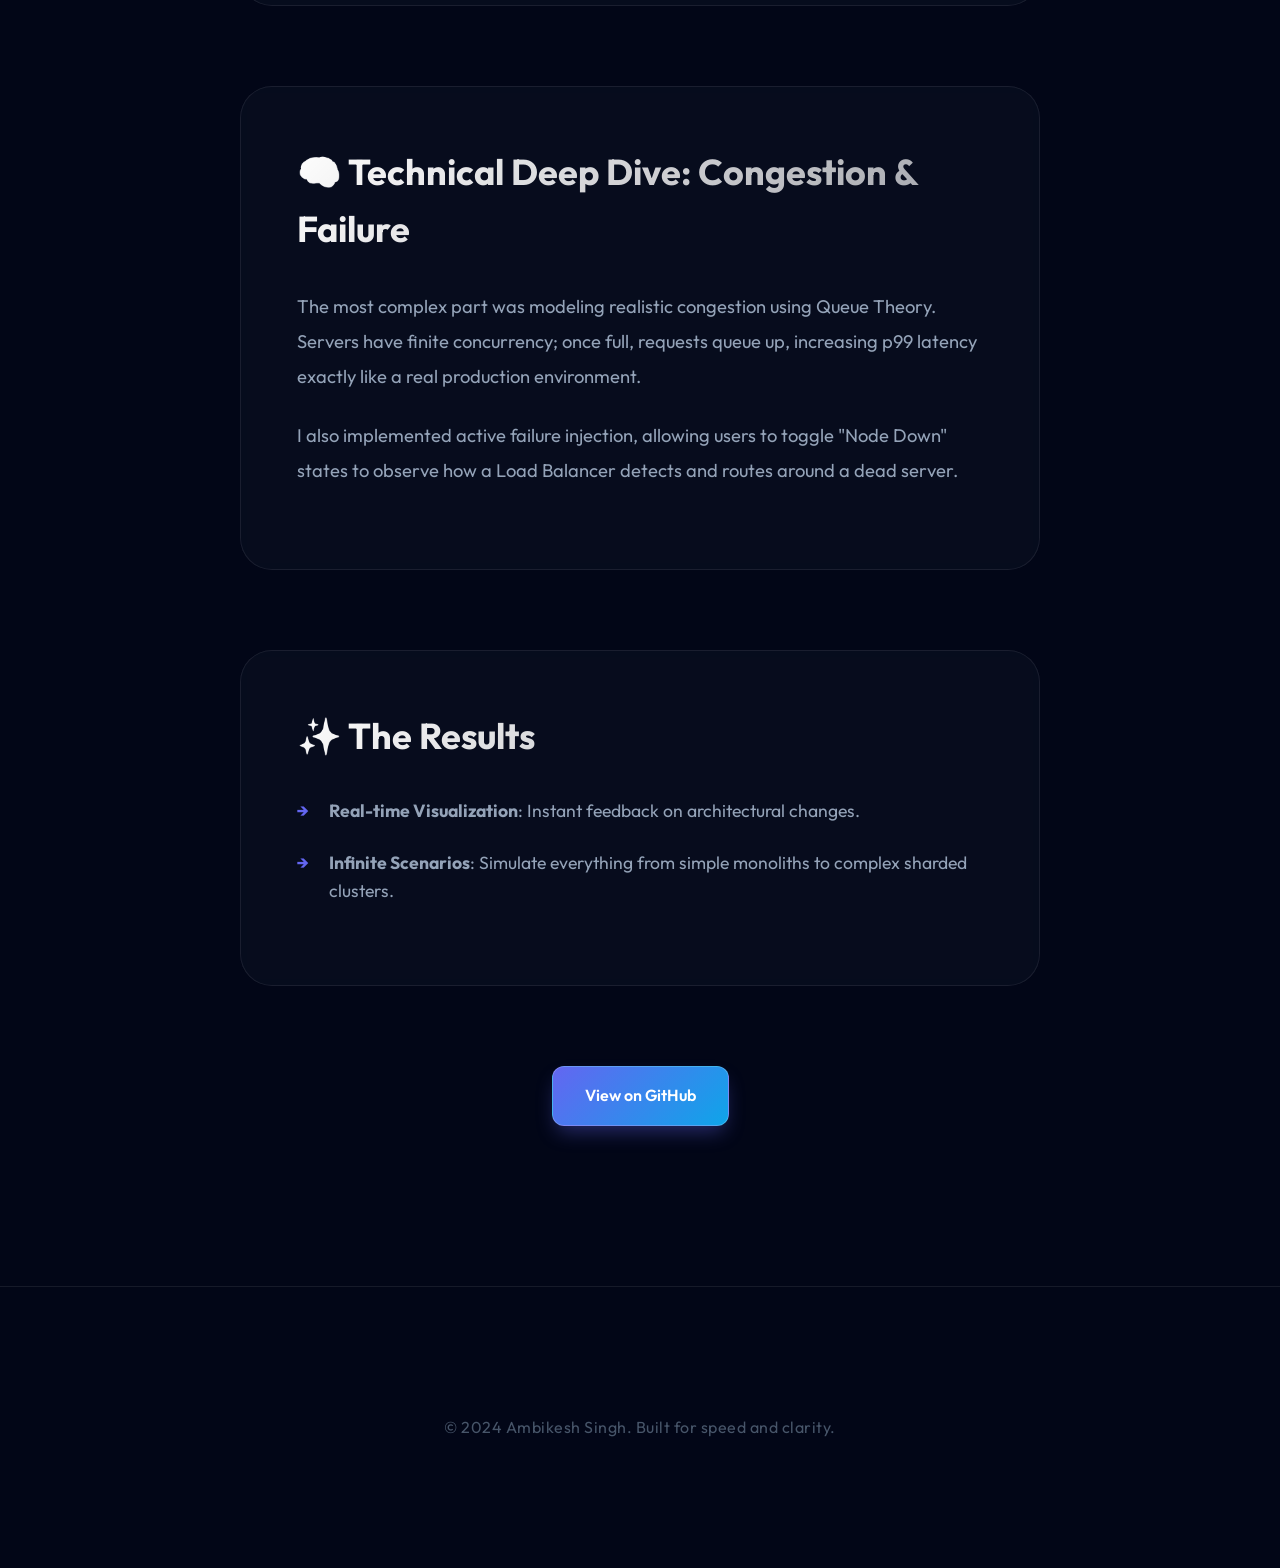
==== commit fdb33e23: "corrected tech stacks" ====
--- a/arkitect-case-study.html
+++ b/arkitect-case-study.html
@@ -57,8 +57,8 @@
                 <h2>🛠️ The Build: A Real-Time Engine</h2>
                 <div class="tech-grid">
                     <div class="tech-item"><h5>Simulation Core</h5><p>Discrete event simulator written in high-performance Go.</p></div>
-                    <div class="tech-item"><h5>Streaming Metrics</h5><p>Live JSON telemetry via WebSockets (gorilla/websocket).</p></div>
-                    <div class="tech-item"><h5>Interactive UI</h5><p>React-based dashboard with dynamic graph rebuilding.</p></div>
+                    <div class="tech-item"><h5>Interactive UI</h5><p>React dashboard with React Flow for node visualization.</p></div>
+                    <div class="tech-item"><h5>Streaming Metrics</h5><p>Live telemetry via WebSockets (gorilla/websocket).</p></div>
                 </div>
                 <p style="margin-top: 2.5rem;">I built the heart of Arkitect as a custom discrete event simulator in Go. It calculates p95 latency, error rates, and throughput on every simulated request "tick," streaming results to the frontend every 500ms.</p>
             </section>
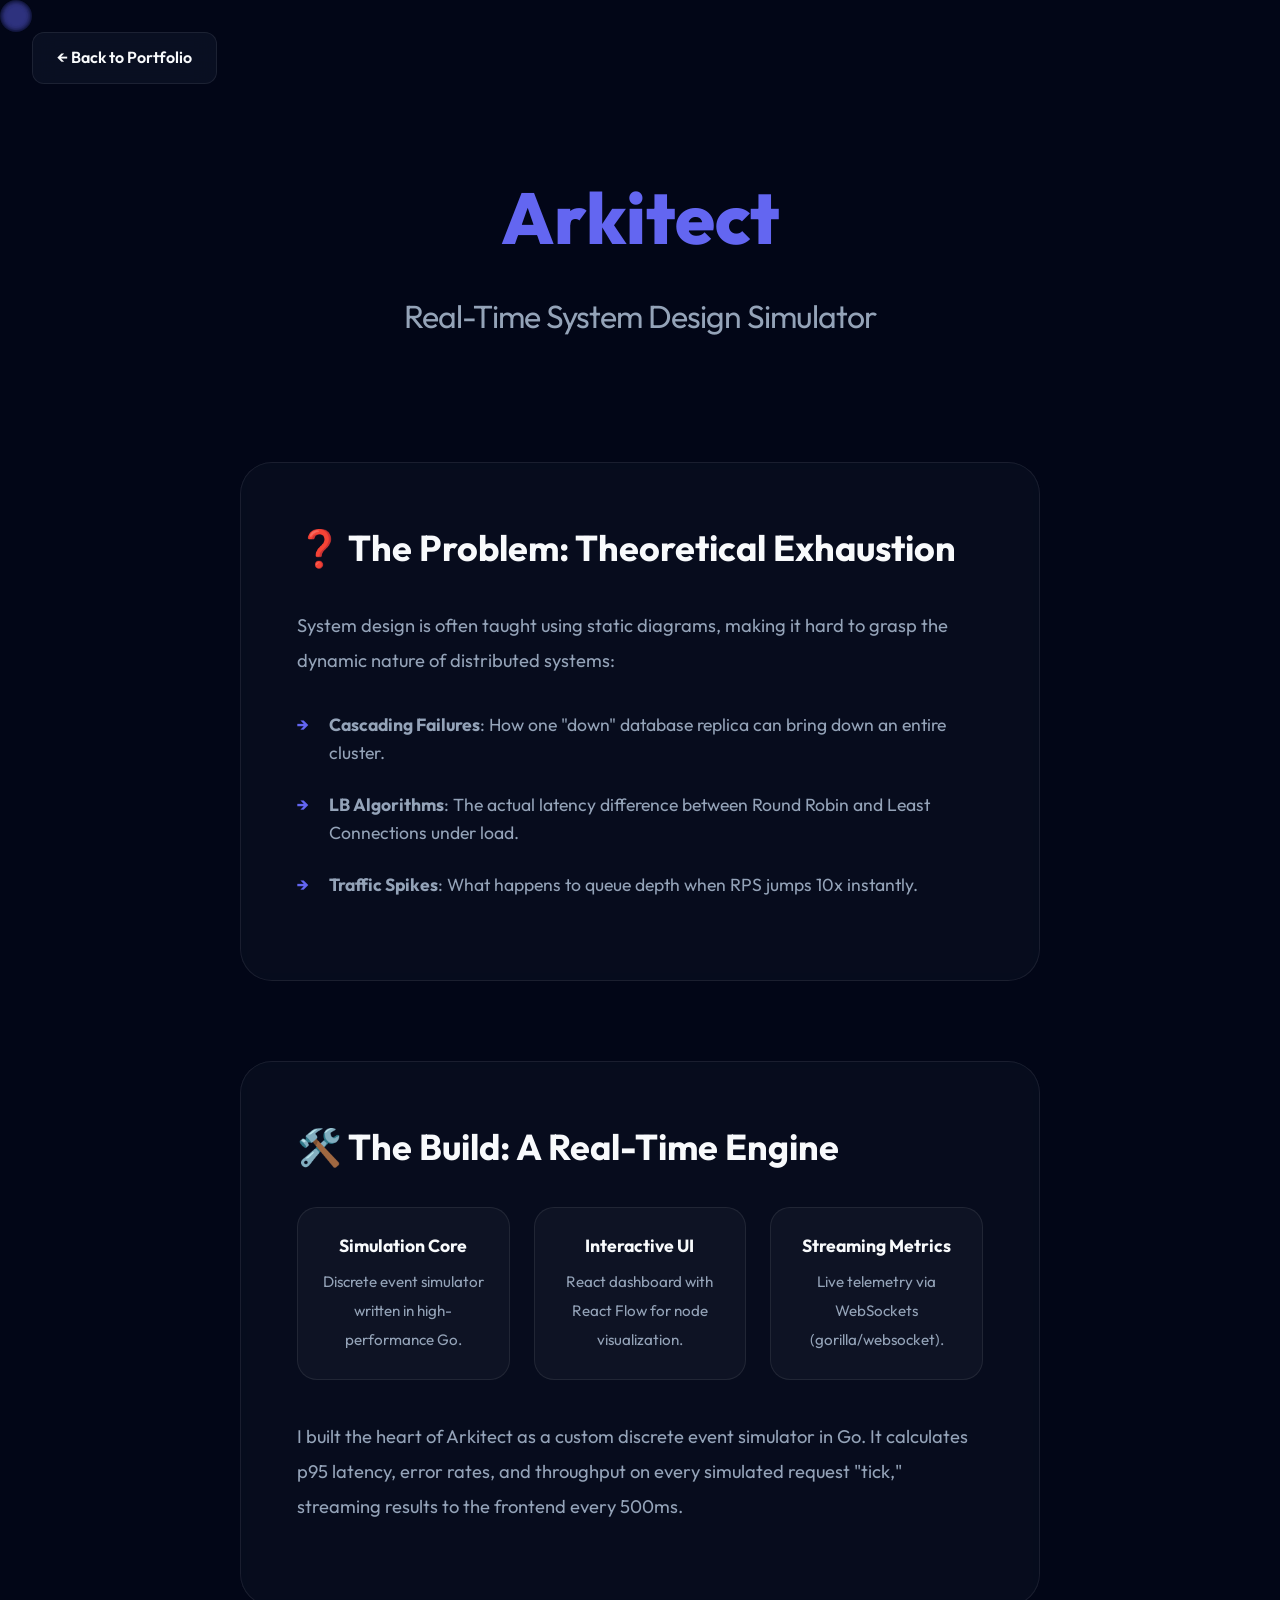
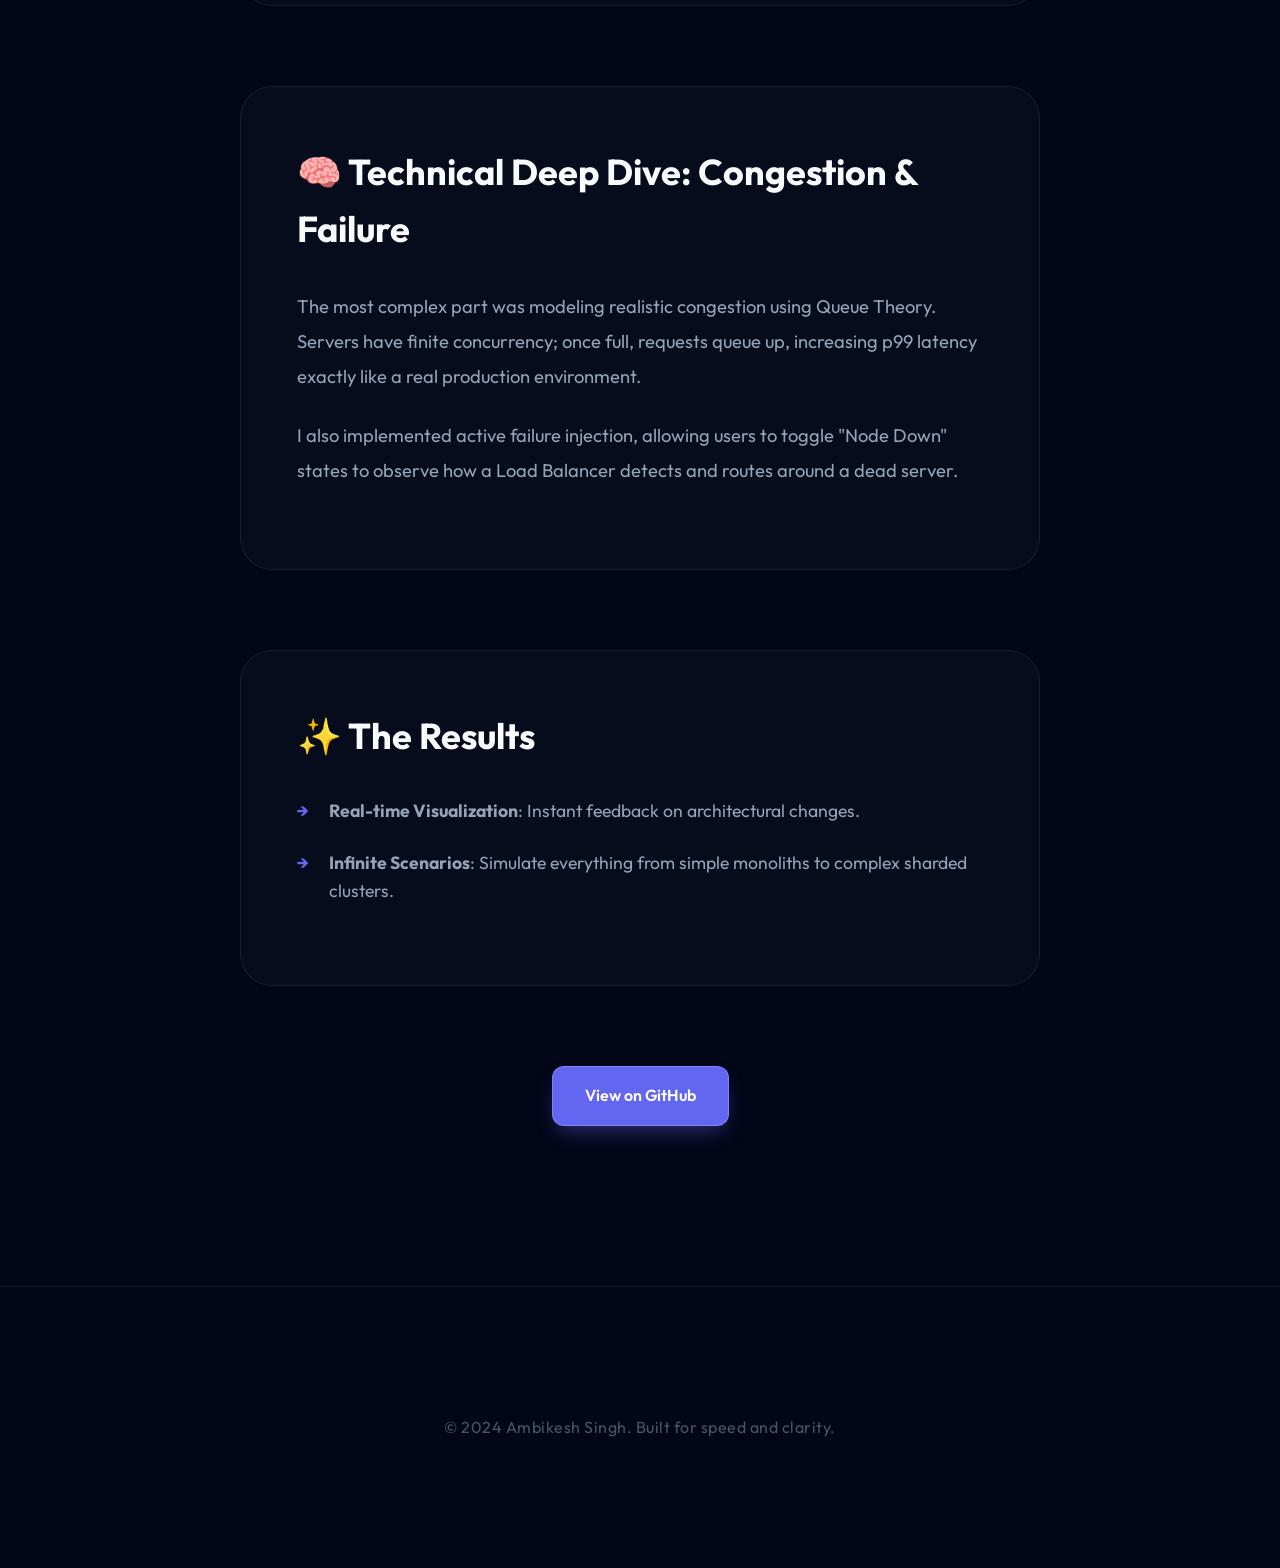
==== commit 0d49bd7f: "removed gradiendt" ====
--- a/arkitect-case-study.html
+++ b/arkitect-case-study.html
@@ -16,7 +16,7 @@
         .case-study-hero { padding-top: 10rem; padding-bottom: 5rem; text-align: center; }
         .case-study-content { max-width: 800px; margin: 0 auto; padding-bottom: 10rem; }
         .cs-section { margin-bottom: 5rem; background: var(--bg-surface); border: 1px solid var(--glass-border); border-radius: 32px; padding: 3.5rem; backdrop-filter: blur(10px); -webkit-backdrop-filter: blur(10px); }
-        .cs-section h2 { font-size: 2.25rem; margin-bottom: 2rem; background: linear-gradient(135deg, #fff 0%, rgba(255, 255, 255, 0.6) 100%); -webkit-background-clip: text; -webkit-text-fill-color: transparent; background-clip: text; }
+        .cs-section h2 { font-size: 2.25rem; margin-bottom: 2rem; color: #f8fafc; }
         .cs-section p { font-size: 1.15rem; color: var(--text-relaxed); line-height: 1.9; margin-bottom: 1.5rem; }
         .cs-list { list-style: none; margin-top: 2rem; }
         .cs-list li { position: relative; padding-left: 2rem; margin-bottom: 1.5rem; color: var(--text-relaxed); font-size: 1.1rem; }
--- a/styles.css
+++ b/styles.css
@@ -52,19 +52,9 @@
     min-height: 100vh;
 }
 
-/* Immersive Mesh Gradient System */
+/* Background - solid only */
 body::before {
-    content: '';
-    position: fixed;
-    inset: 0;
-    background:
-        radial-gradient(at 0% 0%, rgba(99, 102, 241, 0.15) 0px, transparent 50%),
-        radial-gradient(at 100% 0%, rgba(14, 165, 233, 0.15) 0px, transparent 50%),
-        radial-gradient(at 100% 100%, rgba(217, 70, 239, 0.15) 0px, transparent 50%),
-        radial-gradient(at 0% 100%, rgba(99, 102, 241, 0.15) 0px, transparent 50%),
-        radial-gradient(at 50% 50%, rgba(15, 23, 42, 0.3) 0px, transparent 80%);
-    z-index: -2;
-    filter: blur(80px);
+    display: none;
 }
 
 /* Premium Film Grain Overlay */
@@ -87,10 +77,7 @@
 }
 
 .highlight {
-    background: linear-gradient(135deg, var(--accent-primary), var(--accent-secondary));
-    -webkit-background-clip: text;
-    -webkit-text-fill-color: transparent;
-    background-clip: text;
+    color: var(--accent-primary);
     font-weight: 800;
 }
 
@@ -113,7 +100,7 @@
 }
 
 .btn-primary {
-    background: linear-gradient(135deg, var(--accent-primary), var(--accent-secondary));
+    background: var(--accent-primary);
     color: white;
     border: 1px solid rgba(255, 255, 255, 0.2);
     box-shadow: 0 10px 20px -5px rgba(99, 102, 241, 0.4);
@@ -123,7 +110,7 @@
     content: '';
     position: absolute;
     inset: 0;
-    background: linear-gradient(90deg, transparent, rgba(255, 255, 255, 0.2), transparent);
+    background: transparent;
     transform: translateX(-100%);
     transition: transform 0.6s ease;
 }
@@ -174,10 +161,6 @@
     color: var(--text-vibrant);
     text-decoration: none;
     letter-spacing: -1px;
-    background: linear-gradient(135deg, #fff 0%, rgba(255, 255, 255, 0.5) 100%);
-    -webkit-background-clip: text;
-    background-clip: text;
-    -webkit-text-fill-color: transparent;
 }
 
 .nav-links {
@@ -427,9 +410,9 @@
     transition: all 0.4s cubic-bezier(0.175, 0.885, 0.32, 1.275);
 }
 
-/* ====== LEETCODE - WARM ORANGE/YELLOW ====== */
+/* ====== LEETCODE - WARM ORANGE/YELLOW ======
 .bento-leetcode {
-    background: linear-gradient(135deg, #ff8c00 0%, #ffa116 30%, #ffcc00 70%, #ffe066 100%);
+    background: #ff8c00;
 }
 
 .bento-leetcode::before {
@@ -439,9 +422,7 @@
     left: 0;
     right: 0;
     bottom: 0;
-    background:
-        radial-gradient(circle at 20% 80%, rgba(255, 255, 255, 0.3) 0%, transparent 40%),
-        radial-gradient(circle at 80% 20%, rgba(255, 200, 0, 0.4) 0%, transparent 50%);
+    background: transparent;
     pointer-events: none;
 }
 
@@ -487,7 +468,7 @@
 
 /* ====== CODEFORCES - VIBRANT BLUE/PURPLE ====== */
 .bento-codeforces {
-    background: linear-gradient(135deg, #667eea 0%, #764ba2 50%, #f093fb 100%);
+    background: #5c6bc0;
 }
 
 .bento-codeforces::before {
@@ -497,9 +478,7 @@
     left: 0;
     right: 0;
     bottom: 0;
-    background:
-        radial-gradient(circle at 80% 80%, rgba(255, 255, 255, 0.25) 0%, transparent 40%),
-        radial-gradient(circle at 20% 30%, rgba(240, 147, 251, 0.3) 0%, transparent 50%);
+    background: transparent;
     pointer-events: none;
 }
 
@@ -548,14 +527,13 @@
     transform: translateX(5px);
 }
 
-/* Shine Animation */
 .bento-shine {
     position: absolute;
     top: 0;
     left: -100%;
     width: 50%;
     height: 100%;
-    background: linear-gradient(90deg, transparent, rgba(255, 255, 255, 0.1), transparent);
+    background: transparent;
     transform: skewX(-20deg);
     transition: left 0.6s ease;
     pointer-events: none;
@@ -673,10 +651,7 @@
     font-weight: 800;
     letter-spacing: -2px;
     text-align: center;
-    background: linear-gradient(135deg, #fff 0%, rgba(255, 255, 255, 0.4) 100%);
-    -webkit-background-clip: text;
-    -webkit-text-fill-color: transparent;
-    background-clip: text;
+    color: var(--text-vibrant);
 }
 
 .projects-grid {
@@ -702,7 +677,7 @@
     content: '';
     position: absolute;
     inset: 0;
-    background: linear-gradient(135deg, rgba(255, 255, 255, 0.1), transparent);
+    background: transparent;
     opacity: 0;
     transition: opacity 0.5s;
     z-index: 1;
@@ -735,7 +710,7 @@
     left: 0;
     right: 0;
     height: 120px;
-    background: linear-gradient(to top, var(--bg-surface), transparent);
+    background: transparent;
     z-index: 2;
 }
 
@@ -806,27 +781,27 @@
 
 /* Arkitect Project */
 .project-arkitect .project-image-placeholder {
-    background: linear-gradient(135deg, #0f2027 0%, #203a43 50%, #2c5364 100%);
+    background: #0f2027;
 }
 
 /* Voice Cursor Project */
 .project-voicecursor .project-image-placeholder {
-    background: linear-gradient(135deg, #1e1e2f 0%, #a1c4fd 100%);
+    background: #1e1e2f;
 }
 
 /* Musically Project */
 .project-musically .project-image-placeholder {
-    background: linear-gradient(135deg, #667eea 0%, #764ba2 100%);
+    background: #2c1e4a;
 }
 
 /* QueryLab Project */
 .project-querylab .project-image-placeholder {
-    background: linear-gradient(135deg, #2c3e50 0%, #3498db 100%);
+    background: #0d1f2d;
 }
 
 /* Eatly Project */
 .project-eatly .project-image-placeholder {
-    background: linear-gradient(135deg, #11998e 0%, #38ef7d 100%);
+    background: #0a2620;
 }
 
 .project-icon {
@@ -922,9 +897,8 @@
     transform: translate(-50%, -50%);
     width: 400px;
     height: 400px;
-    background: var(--accent-gradient);
-    filter: blur(150px);
-    opacity: 0.1;
+    background: transparent;
+    opacity: 0;
     z-index: -1;
     border-radius: 50%;
 }
@@ -1035,7 +1009,7 @@
     position: fixed;
     width: 400px;
     height: 400px;
-    background: radial-gradient(circle, rgba(139, 92, 246, 0.15) 0%, transparent 70%);
+    background: rgba(139, 92, 246, 0.1);
     border-radius: 50%;
     pointer-events: none;
     z-index: 9999;
@@ -1183,7 +1157,7 @@
     top: 0;
     bottom: 0;
     width: 2px;
-    background: linear-gradient(to bottom, var(--accent-primary), var(--accent-secondary), transparent);
+    background: var(--accent-primary);
 }
 
 .timeline-item {
@@ -1268,10 +1242,7 @@
     text-align: center;
     margin-bottom: 2rem;
     letter-spacing: -3px;
-    background: linear-gradient(135deg, #fff 0%, rgba(255, 255, 255, 0.4) 100%);
-    -webkit-background-clip: text;
-    -webkit-text-fill-color: transparent;
-    background-clip: text;
+    color: var(--text-vibrant);
 }
 
 .contact-section p {
@@ -1369,7 +1340,7 @@
     position: fixed;
     width: 32px;
     height: 32px;
-    background: radial-gradient(circle, rgba(99, 102, 241, 0.4) 0%, transparent 70%);
+    background: rgba(99, 102, 241, 0.35);
     border-radius: 50%;
     pointer-events: none;
     z-index: 999;
@@ -1380,7 +1351,7 @@
     position: fixed;
     width: 600px;
     height: 600px;
-    background: radial-gradient(circle, rgba(99, 102, 241, 0.08) 0%, transparent 70%);
+    background: rgba(99, 102, 241, 0.06);
     border-radius: 50%;
     pointer-events: none;
     z-index: -1;
